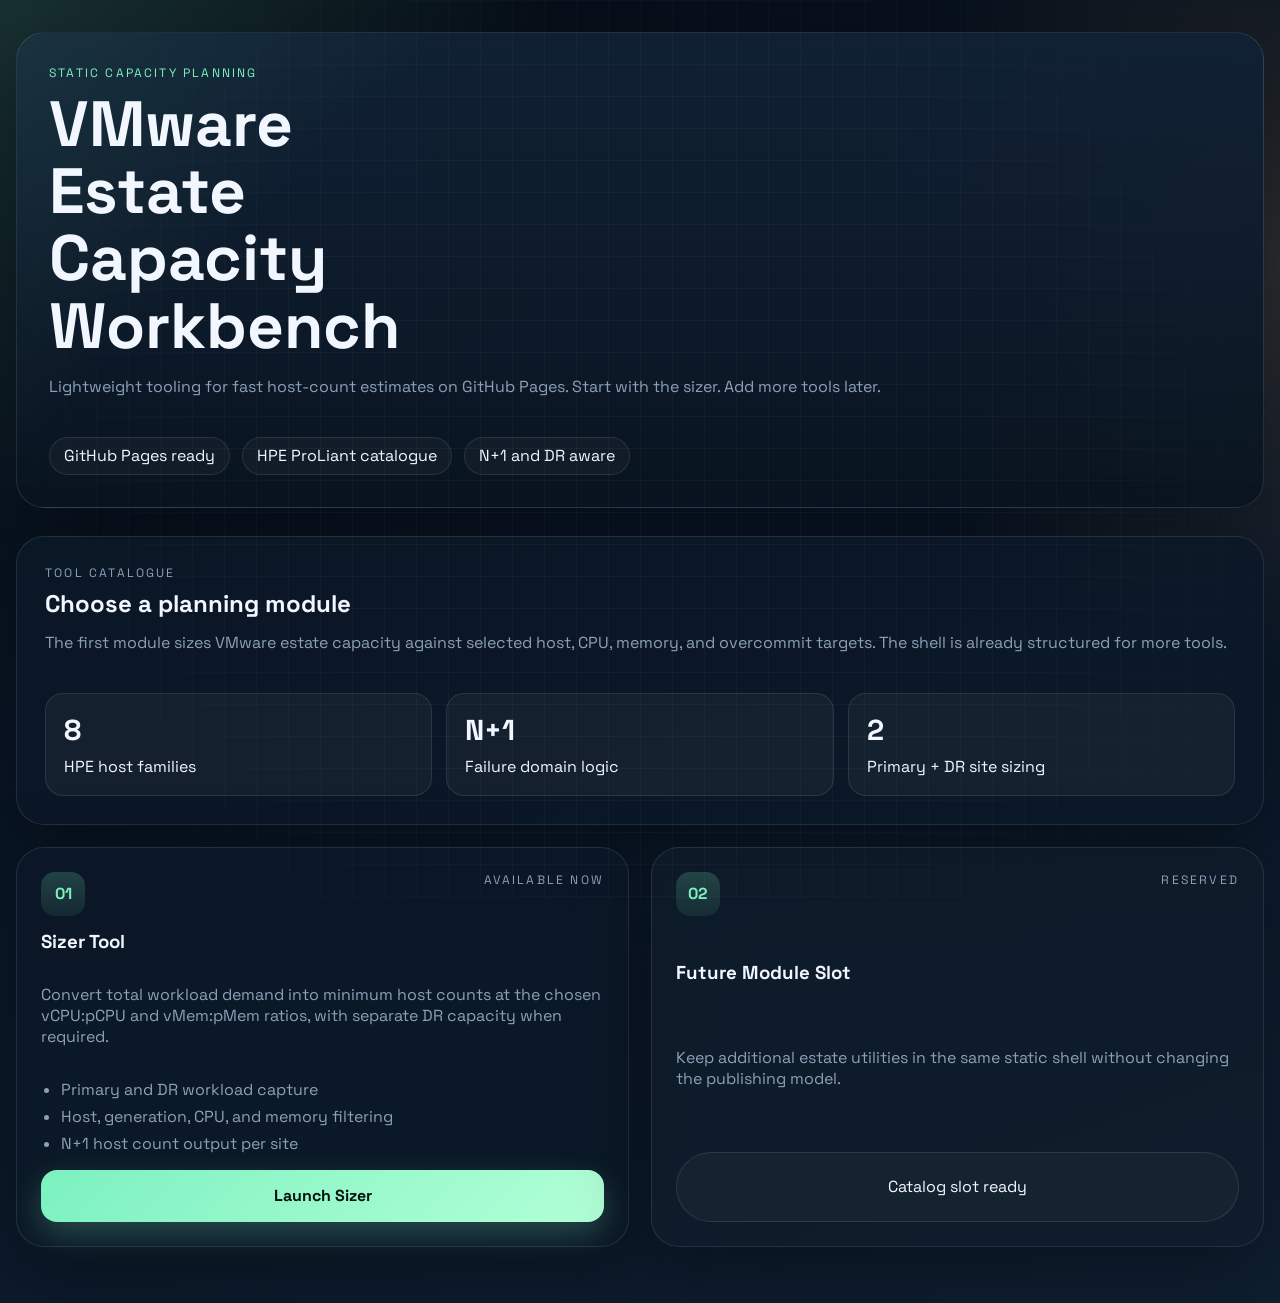
==== index.html @ 2cdb3fda "Add files via upload" ====
<!DOCTYPE html>
<html lang="en">
<head>
  <meta charset="UTF-8">
  <meta name="viewport" content="width=device-width, initial-scale=1.0">
  <title>VMware Estate Capacity Workbench</title>
  <meta
    name="description"
    content="Static GitHub Pages app for sizing VMware workload capacity across HPE ProLiant hosts with N+1 and DR calculations."
  >
  <link rel="preconnect" href="https://fonts.googleapis.com">
  <link rel="preconnect" href="https://fonts.gstatic.com" crossorigin>
  <link
    href="https://fonts.googleapis.com/css2?family=Space+Grotesk:wght@400;500;700&display=swap"
    rel="stylesheet"
  >
  <link rel="stylesheet" href="styles.css">
</head>
<body>
  <div class="page-shell">
    <header class="masthead">
      <div class="masthead__copy">
        <p class="eyebrow">Static Capacity Planning</p>
        <h1>VMware Estate Capacity Workbench</h1>
        <p class="intro">
          Lightweight tooling for fast host-count estimates on GitHub Pages.
          Start with the sizer. Add more tools later.
        </p>
      </div>
      <div class="masthead__band">
        <span>GitHub Pages ready</span>
        <span>HPE ProLiant catalogue</span>
        <span>N+1 and DR aware</span>
      </div>
    </header>

    <main class="workspace">
      <section id="homeView" class="view view--active" data-view="home">
        <div class="hero-card">
          <div>
            <p class="eyebrow">Tool Catalogue</p>
            <h2>Choose a planning module</h2>
            <p>
              The first module sizes VMware estate capacity against selected
              host, CPU, memory, and overcommit targets. The shell is already
              structured for more tools.
            </p>
          </div>
          <div class="hero-card__numbers">
            <div>
              <strong>8</strong>
              <span>HPE host families</span>
            </div>
            <div>
              <strong>N+1</strong>
              <span>Failure domain logic</span>
            </div>
            <div>
              <strong>2</strong>
              <span>Primary + DR site sizing</span>
            </div>
          </div>
        </div>

        <div class="tool-grid">
          <article class="tool-card">
            <div class="tool-card__header">
              <span class="tool-card__index">01</span>
              <p class="eyebrow">Available now</p>
            </div>
            <h3>Sizer Tool</h3>
            <p>
              Convert total workload demand into minimum host counts at the
              chosen vCPU:pCPU and vMem:pMem ratios, with separate DR capacity
              when required.
            </p>
            <ul class="tool-points">
              <li>Primary and DR workload capture</li>
              <li>Host, generation, CPU, and memory filtering</li>
              <li>N+1 host count output per site</li>
            </ul>
            <button type="button" class="primary-button" data-open-view="sizer">
              Launch Sizer
            </button>
          </article>

          <article class="tool-card tool-card--muted">
            <div class="tool-card__header">
              <span class="tool-card__index">02</span>
              <p class="eyebrow">Reserved</p>
            </div>
            <h3>Future Module Slot</h3>
            <p>
              Keep additional estate utilities in the same static shell without
              changing the publishing model.
            </p>
            <div class="coming-soon">Catalog slot ready</div>
          </article>
        </div>
      </section>

      <section id="sizerView" class="view" data-view="sizer">
        <div class="view-header">
          <div>
            <p class="eyebrow">Module 01</p>
            <h2>Sizer Tool</h2>
            <p>
              Capture the target workload, choose the host build, and calculate
              the minimum hosts needed to survive one node loss at each site.
            </p>
          </div>
          <button type="button" class="ghost-button" data-open-view="home">
            Back to Catalogue
          </button>
        </div>

        <div class="sizer-grid">
          <form id="sizerForm" class="panel form-panel" novalidate>
            <section class="form-section">
              <div class="section-header">
                <span class="section-number">01</span>
                <div>
                  <h3>Workload Inputs</h3>
                  <p>Total workload values are treated as virtual demand.</p>
                </div>
              </div>

              <div class="field-grid field-grid--two">
                <label class="field">
                  <span>Total workload cores</span>
                  <input
                    id="workloadCores"
                    name="workloadCores"
                    type="number"
                    min="1"
                    step="1"
                    value="400"
                    required
                  >
                  <small>Enter total vCPU demand.</small>
                </label>

                <label class="field">
                  <span>Total workload memory</span>
                  <div class="input-suffix">
                    <input
                      id="workloadMemory"
                      name="workloadMemory"
                      type="number"
                      min="1"
                      step="1"
                      value="2048"
                      required
                    >
                    <span>GB</span>
                  </div>
                  <small>Enter total virtual memory demand.</small>
                </label>
              </div>

              <div class="field">
                <span>Dedicated DR environment</span>
                <div class="toggle-pills" role="radiogroup" aria-label="Dedicated DR environment">
                  <label class="toggle-pill">
                    <input type="radio" name="hasDr" value="yes" checked>
                    <span>Enabled</span>
                  </label>
                  <label class="toggle-pill">
                    <input type="radio" name="hasDr" value="no">
                    <span>Disabled</span>
                  </label>
                </div>
                <small>
                  If DR is enabled, blank DR values inherit the full workload
                  values.
                </small>
              </div>

              <fieldset id="drFieldset" class="field-group">
                <legend>DR workload that must fail over</legend>
                <div class="field-grid field-grid--two">
                  <label class="field">
                    <span>DR workload cores</span>
                    <input
                      id="drWorkloadCores"
                      name="drWorkloadCores"
                      type="number"
                      min="1"
                      step="1"
                      placeholder="Blank = use total workload cores"
                    >
                  </label>

                  <label class="field">
                    <span>DR workload memory</span>
                    <div class="input-suffix">
                      <input
                        id="drWorkloadMemory"
                        name="drWorkloadMemory"
                        type="number"
                        min="1"
                        step="1"
                        placeholder="Blank = use total workload memory"
                      >
                      <span>GB</span>
                    </div>
                  </label>
                </div>
              </fieldset>
            </section>

            <section class="form-section">
              <div class="section-header">
                <span class="section-number">02</span>
                <div>
                  <h3>Host Configuration</h3>
                  <p>Select the HPE platform, generation, CPU set, and memory size.</p>
                </div>
              </div>

              <div class="field-grid field-grid--two">
                <label class="field">
                  <span>Host family</span>
                  <select id="hostFamily" name="hostFamily"></select>
                </label>

                <label class="field">
                  <span>Generation</span>
                  <select id="hostGeneration" name="hostGeneration"></select>
                </label>

                <label class="field field--full">
                  <span>CPU option</span>
                  <select id="cpuOption" name="cpuOption"></select>
                </label>

                <label class="field field--full">
                  <span>Memory configuration</span>
                  <select id="memoryOption" name="memoryOption"></select>
                  <small>
                    Memory options are constrained by platform maximum capacity
                    and DIMM slot population patterns.
                  </small>
                </label>
              </div>
            </section>

            <section class="form-section">
              <div class="section-header">
                <span class="section-number">03</span>
                <div>
                  <h3>Oversubscription Targets</h3>
                  <p>Set the planning ratios used to convert physical host capacity.</p>
                </div>
              </div>

              <div class="field-grid field-grid--two">
                <label class="field">
                  <span>Desired vCPU to pCPU</span>
                  <select id="cpuRatio" name="cpuRatio"></select>
                </label>

                <label class="field">
                  <span>Desired vMem to pMem</span>
                  <select id="memoryRatio" name="memoryRatio"></select>
                </label>
              </div>
            </section>

            <div id="errorBanner" class="error-banner" role="alert" hidden></div>

            <div class="form-actions">
              <button type="submit" class="primary-button">Calculate Host Counts</button>
            </div>
          </form>

          <aside class="panel summary-panel">
            <div class="summary-panel__block">
              <p class="eyebrow">Live Summary</p>
              <h3>Selected host build</h3>
              <div id="selectionSummary" class="summary-copy"></div>
            </div>

            <div class="summary-panel__block">
              <p class="eyebrow">Method</p>
              <div class="formula-card">
                <strong>N+1 target</strong>
                <p>
                  Required runtime hosts are calculated first. One extra host is
                  then added so the site still carries the workload after a
                  single host failure.
                </p>
              </div>
            </div>

            <div class="summary-panel__block">
              <p class="eyebrow">Catalogue Note</p>
              <p class="summary-note">
                Hardware values are a curated starter catalogue aligned to HPE
                QuickSpecs and product briefs. Validate the final design against
                current vendor documentation before procurement.
              </p>
            </div>
          </aside>
        </div>

        <section id="resultsSection" class="panel results-panel" hidden>
          <div class="results-panel__header">
            <div>
              <p class="eyebrow">Calculated Output</p>
              <h3>Recommended host counts</h3>
            </div>
            <div id="resultsHeadline" class="results-headline"></div>
          </div>
          <div id="resultsGrid" class="results-grid"></div>
        </section>
      </section>
    </main>
  </div>

  <script src="hardware-catalog.js"></script>
  <script src="app.js"></script>
</body>
</html>
---- styles.css ----
:root {
  --bg: #07111d;
  --bg-alt: #102033;
  --surface: rgba(12, 24, 39, 0.88);
  --surface-strong: rgba(17, 34, 54, 0.96);
  --surface-muted: rgba(16, 28, 42, 0.72);
  --line: rgba(255, 255, 255, 0.1);
  --line-strong: rgba(124, 241, 192, 0.28);
  --text: #f2f7ff;
  --muted: #8ca0b7;
  --accent: #7cf1c0;
  --accent-strong: #00c77d;
  --accent-warm: #ffbf70;
  --danger: #ff8977;
  --shadow: 0 28px 80px rgba(0, 0, 0, 0.35);
  --radius-lg: 28px;
  --radius-md: 18px;
  --radius-sm: 12px;
}

* {
  box-sizing: border-box;
}

html {
  scroll-behavior: smooth;
}

body {
  margin: 0;
  min-height: 100vh;
  font-family: "Space Grotesk", "Segoe UI", sans-serif;
  color: var(--text);
  background:
    radial-gradient(circle at top left, rgba(124, 241, 192, 0.16), transparent 30%),
    radial-gradient(circle at right 20%, rgba(255, 191, 112, 0.14), transparent 25%),
    linear-gradient(160deg, #050c14 0%, #091525 42%, #0f1f31 100%);
}

body::before {
  content: "";
  position: fixed;
  inset: 0;
  pointer-events: none;
  background-image:
    linear-gradient(rgba(255, 255, 255, 0.03) 1px, transparent 1px),
    linear-gradient(90deg, rgba(255, 255, 255, 0.03) 1px, transparent 1px);
  background-size: 32px 32px;
  mask-image: radial-gradient(circle at center, black 45%, transparent 90%);
}

button,
input,
select {
  font: inherit;
}

.page-shell {
  width: min(1400px, calc(100% - 32px));
  margin: 0 auto;
  padding: 32px 0 56px;
}

.masthead {
  display: grid;
  gap: 24px;
  padding: 32px;
  margin-bottom: 28px;
  border: 1px solid var(--line);
  border-radius: var(--radius-lg);
  background:
    linear-gradient(135deg, rgba(124, 241, 192, 0.08), transparent 25%),
    linear-gradient(180deg, rgba(17, 34, 54, 0.94), rgba(10, 20, 32, 0.94));
  box-shadow: var(--shadow);
}

.masthead__copy h1,
.hero-card h2,
.view-header h2,
.tool-card h3,
.section-header h3,
.results-panel h3,
.summary-panel h3 {
  margin: 0;
  line-height: 1.05;
}

.masthead__copy h1 {
  font-size: clamp(2.2rem, 5vw, 4.2rem);
  max-width: 11ch;
}

.intro,
.hero-card p,
.view-header p,
.tool-card p,
.section-header p,
.summary-note,
.summary-copy p,
.formula-card p,
.results-headline,
.field small {
  color: var(--muted);
}

.eyebrow {
  margin: 0 0 10px;
  text-transform: uppercase;
  letter-spacing: 0.18em;
  font-size: 0.76rem;
  color: var(--accent);
}

.masthead__band {
  display: flex;
  flex-wrap: wrap;
  gap: 12px;
}

.masthead__band span,
.summary-badge,
.coming-soon {
  display: inline-flex;
  align-items: center;
  justify-content: center;
  min-height: 38px;
  padding: 0 14px;
  border: 1px solid var(--line);
  border-radius: 999px;
  background: rgba(255, 255, 255, 0.03);
  color: var(--text);
}

.workspace {
  display: block;
}

.view {
  display: none;
}

.view--active {
  display: block;
}

.hero-card,
.panel,
.tool-card {
  border: 1px solid var(--line);
  border-radius: var(--radius-lg);
  background: var(--surface);
  box-shadow: var(--shadow);
}

.hero-card {
  display: grid;
  gap: 24px;
  padding: 28px;
}

.hero-card__numbers {
  display: grid;
  gap: 14px;
  grid-template-columns: repeat(auto-fit, minmax(180px, 1fr));
}

.hero-card__numbers div {
  padding: 18px;
  border-radius: var(--radius-md);
  background: rgba(255, 255, 255, 0.04);
  border: 1px solid var(--line);
}

.hero-card__numbers strong {
  display: block;
  margin-bottom: 8px;
  font-size: 1.8rem;
}

.tool-grid {
  display: grid;
  gap: 22px;
  margin-top: 22px;
  grid-template-columns: repeat(auto-fit, minmax(280px, 1fr));
}

.tool-card {
  display: grid;
  gap: 16px;
  padding: 24px;
}

.tool-card--muted {
  background: var(--surface-muted);
}

.tool-card__header {
  display: flex;
  justify-content: space-between;
  gap: 12px;
  align-items: flex-start;
}

.tool-card__index,
.section-number {
  display: inline-flex;
  align-items: center;
  justify-content: center;
  width: 44px;
  height: 44px;
  border-radius: 14px;
  background: linear-gradient(180deg, rgba(124, 241, 192, 0.2), rgba(124, 241, 192, 0.08));
  color: var(--accent);
  font-weight: 700;
}

.tool-points {
  margin: 0;
  padding-left: 20px;
  color: var(--muted);
}

.tool-points li + li {
  margin-top: 6px;
}

.primary-button,
.ghost-button {
  appearance: none;
  border: 0;
  border-radius: 16px;
  min-height: 52px;
  padding: 0 18px;
  cursor: pointer;
  transition: transform 0.18s ease, box-shadow 0.18s ease, background 0.18s ease;
}

.primary-button {
  color: #04120d;
  font-weight: 700;
  background: linear-gradient(135deg, var(--accent), #b2ffd7);
  box-shadow: 0 12px 32px rgba(124, 241, 192, 0.24);
}

.ghost-button {
  color: var(--text);
  border: 1px solid var(--line);
  background: rgba(255, 255, 255, 0.04);
}

.primary-button:hover,
.ghost-button:hover {
  transform: translateY(-1px);
}

.view-header {
  display: flex;
  justify-content: space-between;
  align-items: flex-start;
  gap: 20px;
  margin-bottom: 22px;
}

.sizer-grid {
  display: grid;
  gap: 22px;
  grid-template-columns: minmax(0, 1.55fr) minmax(300px, 0.95fr);
}

.panel {
  padding: 24px;
}

.form-panel {
  display: grid;
  gap: 26px;
}

.form-section {
  display: grid;
  gap: 18px;
  padding-bottom: 8px;
  border-bottom: 1px solid var(--line);
}

.form-section:last-of-type {
  border-bottom: 0;
  padding-bottom: 0;
}

.section-header {
  display: flex;
  gap: 16px;
  align-items: flex-start;
}

.field-grid {
  display: grid;
  gap: 16px;
}

.field-grid--two {
  grid-template-columns: repeat(2, minmax(0, 1fr));
}

.field,
.field-group {
  display: grid;
  gap: 8px;
}

.field span,
.field-group legend {
  font-weight: 500;
}

.field input,
.field select {
  width: 100%;
  min-height: 52px;
  padding: 0 14px;
  color: var(--text);
  border: 1px solid var(--line);
  border-radius: 14px;
  background: rgba(3, 8, 15, 0.4);
}

.field input:focus,
.field select:focus {
  outline: none;
  border-color: var(--accent);
  box-shadow: 0 0 0 4px rgba(124, 241, 192, 0.14);
}

.field--full {
  grid-column: 1 / -1;
}

.field-group {
  padding: 0;
  margin: 0;
  border: 0;
}

.field-group legend {
  padding: 0;
  margin-bottom: 14px;
}

.toggle-pills {
  display: inline-flex;
  flex-wrap: wrap;
  gap: 10px;
}

.toggle-pill {
  position: relative;
}

.toggle-pill input {
  position: absolute;
  opacity: 0;
  pointer-events: none;
}

.toggle-pill span {
  display: inline-flex;
  min-height: 46px;
  align-items: center;
  justify-content: center;
  padding: 0 16px;
  border-radius: 14px;
  border: 1px solid var(--line);
  background: rgba(255, 255, 255, 0.03);
  color: var(--muted);
  cursor: pointer;
}

.toggle-pill input:checked + span {
  color: #04120d;
  background: linear-gradient(135deg, var(--accent), #b2ffd7);
  border-color: transparent;
}

.input-suffix {
  display: grid;
  grid-template-columns: 1fr auto;
  border: 1px solid var(--line);
  border-radius: 14px;
  overflow: hidden;
  background: rgba(3, 8, 15, 0.4);
}

.input-suffix input {
  border: 0;
  border-radius: 0;
  background: transparent;
}

.input-suffix span {
  display: inline-flex;
  align-items: center;
  padding: 0 14px;
  color: var(--muted);
  border-left: 1px solid var(--line);
}

.field input::placeholder {
  color: #61758d;
}

.error-banner {
  padding: 14px 16px;
  border: 1px solid rgba(255, 137, 119, 0.35);
  border-radius: 14px;
  background: rgba(255, 137, 119, 0.12);
  color: #ffd7d1;
}

.form-actions {
  display: flex;
  justify-content: flex-start;
}

.summary-panel {
  display: grid;
  gap: 20px;
  align-content: start;
}

.summary-panel__block {
  display: grid;
  gap: 12px;
}

.summary-copy {
  display: grid;
  gap: 14px;
}

.summary-copy h4 {
  margin: 0;
}

.summary-stack {
  display: grid;
  gap: 10px;
}

.summary-row {
  display: flex;
  justify-content: space-between;
  gap: 16px;
  align-items: center;
  padding: 12px 0;
  border-bottom: 1px solid var(--line);
}

.summary-row:last-child {
  border-bottom: 0;
}

.summary-row strong {
  font-weight: 700;
}

.summary-badges {
  display: flex;
  flex-wrap: wrap;
  gap: 10px;
}

.formula-card {
  padding: 18px;
  border-radius: var(--radius-md);
  border: 1px solid var(--line);
  background: rgba(255, 255, 255, 0.03);
}

.results-panel {
  margin-top: 22px;
  display: grid;
  gap: 22px;
}

.results-panel__header {
  display: flex;
  justify-content: space-between;
  gap: 16px;
  align-items: flex-start;
}

.results-headline {
  max-width: 360px;
  text-align: right;
}

.results-grid {
  display: grid;
  gap: 18px;
  grid-template-columns: repeat(auto-fit, minmax(260px, 1fr));
}

.result-card {
  display: grid;
  gap: 16px;
  padding: 20px;
  border: 1px solid var(--line);
  border-radius: var(--radius-md);
  background:
    linear-gradient(180deg, rgba(255, 255, 255, 0.04), rgba(255, 255, 255, 0.02)),
    rgba(8, 17, 28, 0.7);
}

.result-card__title {
  display: flex;
  justify-content: space-between;
  gap: 14px;
  align-items: baseline;
}

.result-card__title h4,
.metric-card h4 {
  margin: 0;
}

.metric-list {
  display: grid;
  gap: 10px;
}

.metric-card {
  padding: 14px;
  border-radius: 14px;
  background: rgba(255, 255, 255, 0.03);
  border: 1px solid var(--line);
}

.metric-card strong {
  display: block;
  margin-top: 8px;
  font-size: 1.5rem;
}

.metric-card p,
.result-card p,
.result-card li {
  margin: 0;
  color: var(--muted);
}

.result-card ul {
  margin: 0;
  padding-left: 20px;
}

.result-accent {
  color: var(--accent);
}

.result-warm {
  color: var(--accent-warm);
}

@media (max-width: 1080px) {
  .sizer-grid {
    grid-template-columns: 1fr;
  }

  .results-panel__header,
  .view-header {
    flex-direction: column;
  }

  .results-headline {
    text-align: left;
  }
}

@media (max-width: 720px) {
  .page-shell {
    width: min(100% - 20px, 1400px);
    padding-top: 20px;
    padding-bottom: 40px;
  }

  .masthead,
  .hero-card,
  .panel,
  .tool-card {
    padding: 20px;
  }

  .field-grid--two {
    grid-template-columns: 1fr;
  }

  .hero-card__numbers {
    grid-template-columns: 1fr;
  }
}
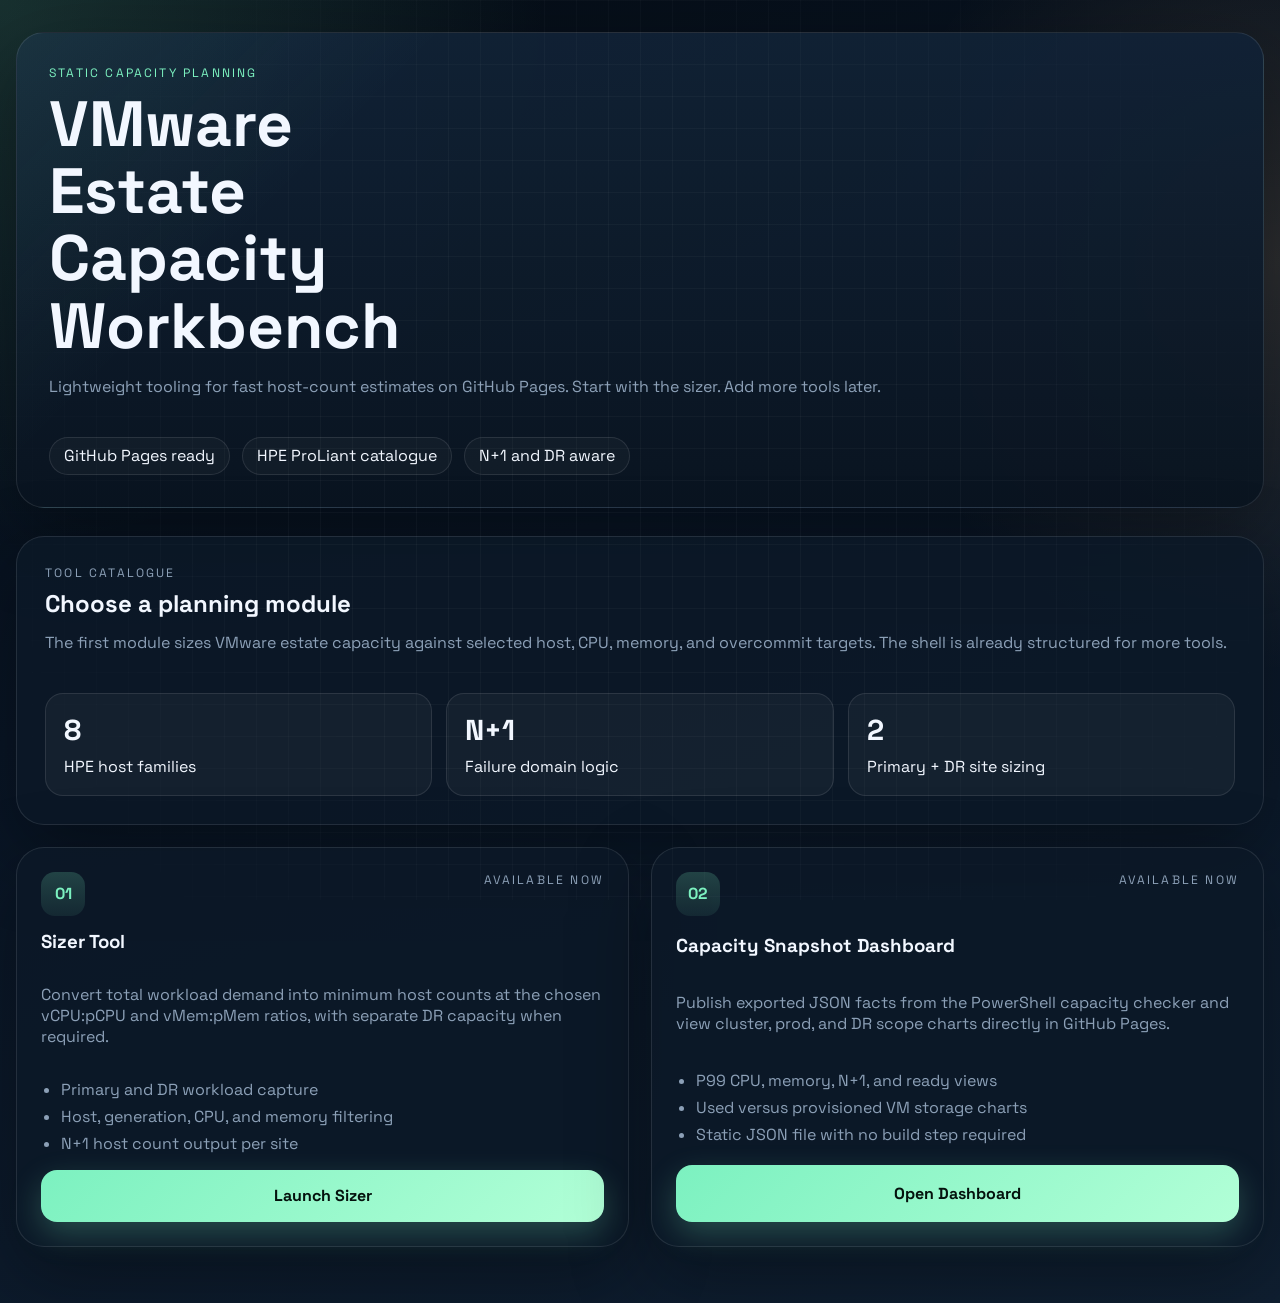
==== commit 98d154e7: "Add capacity snapshot dashboard" ====
--- a/index.html
+++ b/index.html
@@ -84,17 +84,24 @@
             </button>
           </article>
 
-          <article class="tool-card tool-card--muted">
+          <article class="tool-card">
             <div class="tool-card__header">
               <span class="tool-card__index">02</span>
-              <p class="eyebrow">Reserved</p>
-            </div>
-            <h3>Future Module Slot</h3>
+              <p class="eyebrow">Available now</p>
+            </div>
+            <h3>Capacity Snapshot Dashboard</h3>
             <p>
-              Keep additional estate utilities in the same static shell without
-              changing the publishing model.
+              Publish exported JSON facts from the PowerShell capacity checker
+              and view cluster, prod, and DR scope charts directly in GitHub Pages.
             </p>
-            <div class="coming-soon">Catalog slot ready</div>
+            <ul class="tool-points">
+              <li>P99 CPU, memory, N+1, and ready views</li>
+              <li>Used versus provisioned VM storage charts</li>
+              <li>Static JSON file with no build step required</li>
+            </ul>
+            <button type="button" class="primary-button" onclick="window.location.href='capacity-dashboard.html'">
+              Open Dashboard
+            </button>
           </article>
         </div>
       </section>
@@ -322,3 +329,4 @@
   <script src="app.js"></script>
 </body>
 </html>
+
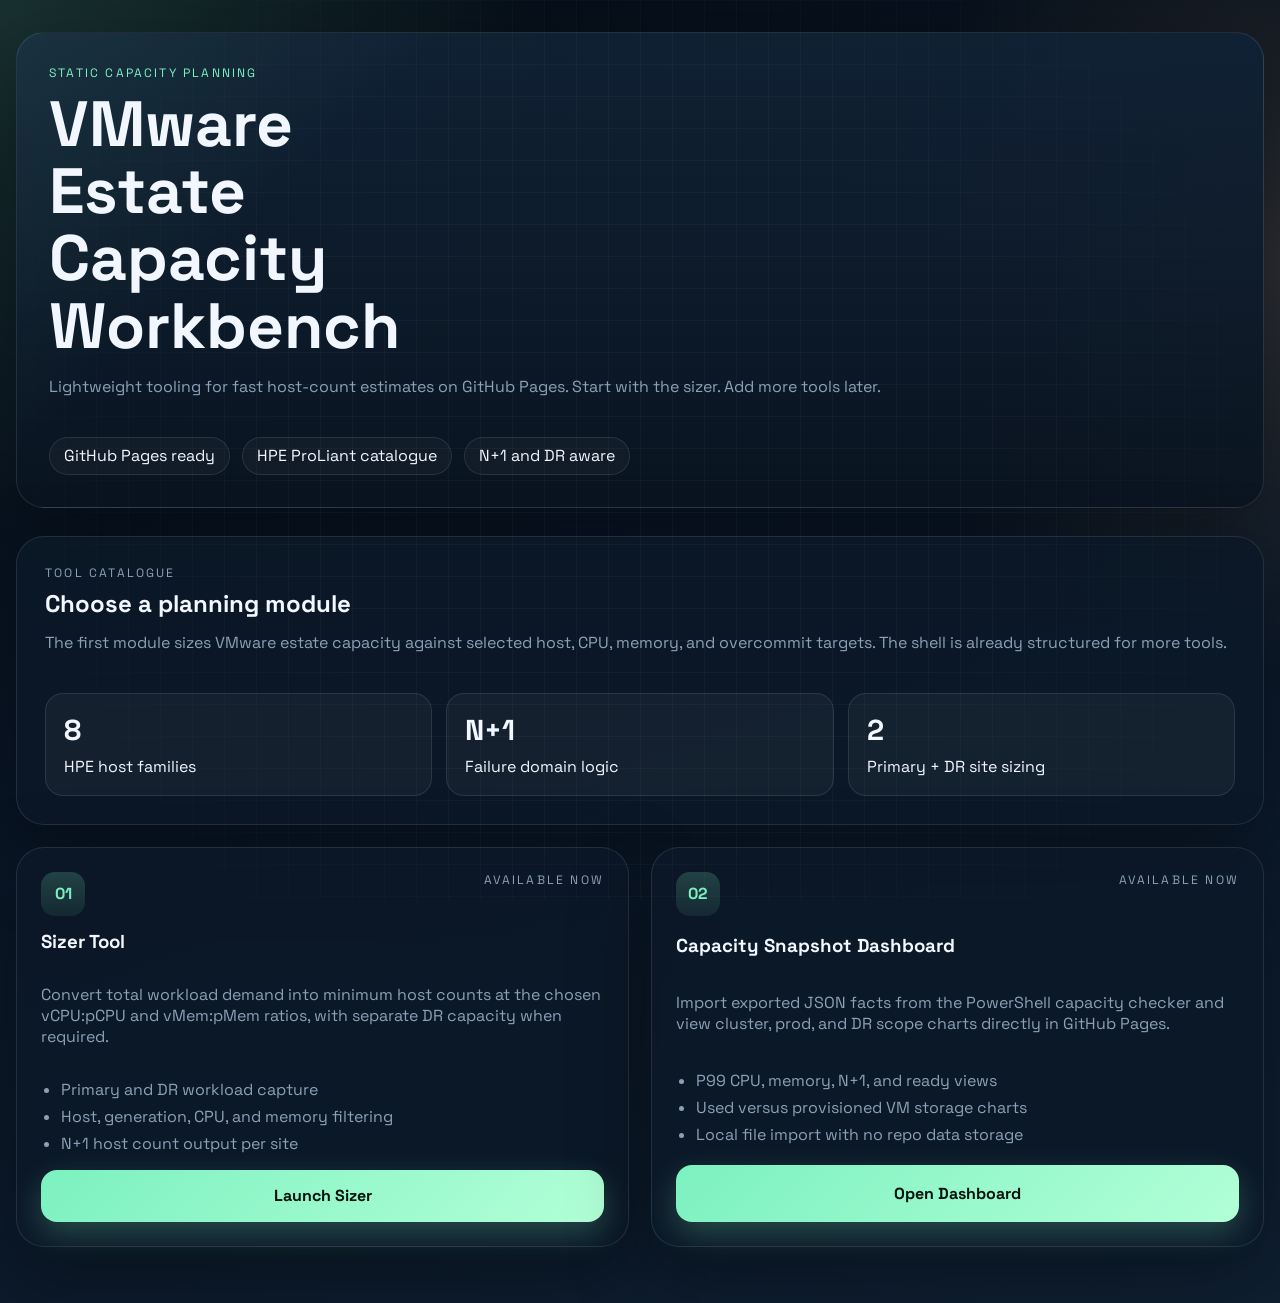
==== commit 7ece8174: "Switch capacity dashboard to local JSON import" ====
--- a/index.html
+++ b/index.html
@@ -91,13 +91,13 @@
             </div>
             <h3>Capacity Snapshot Dashboard</h3>
             <p>
-              Publish exported JSON facts from the PowerShell capacity checker
+              Import exported JSON facts from the PowerShell capacity checker
               and view cluster, prod, and DR scope charts directly in GitHub Pages.
             </p>
             <ul class="tool-points">
               <li>P99 CPU, memory, N+1, and ready views</li>
               <li>Used versus provisioned VM storage charts</li>
-              <li>Static JSON file with no build step required</li>
+              <li>Local file import with no repo data storage</li>
             </ul>
             <button type="button" class="primary-button" onclick="window.location.href='capacity-dashboard.html'">
               Open Dashboard
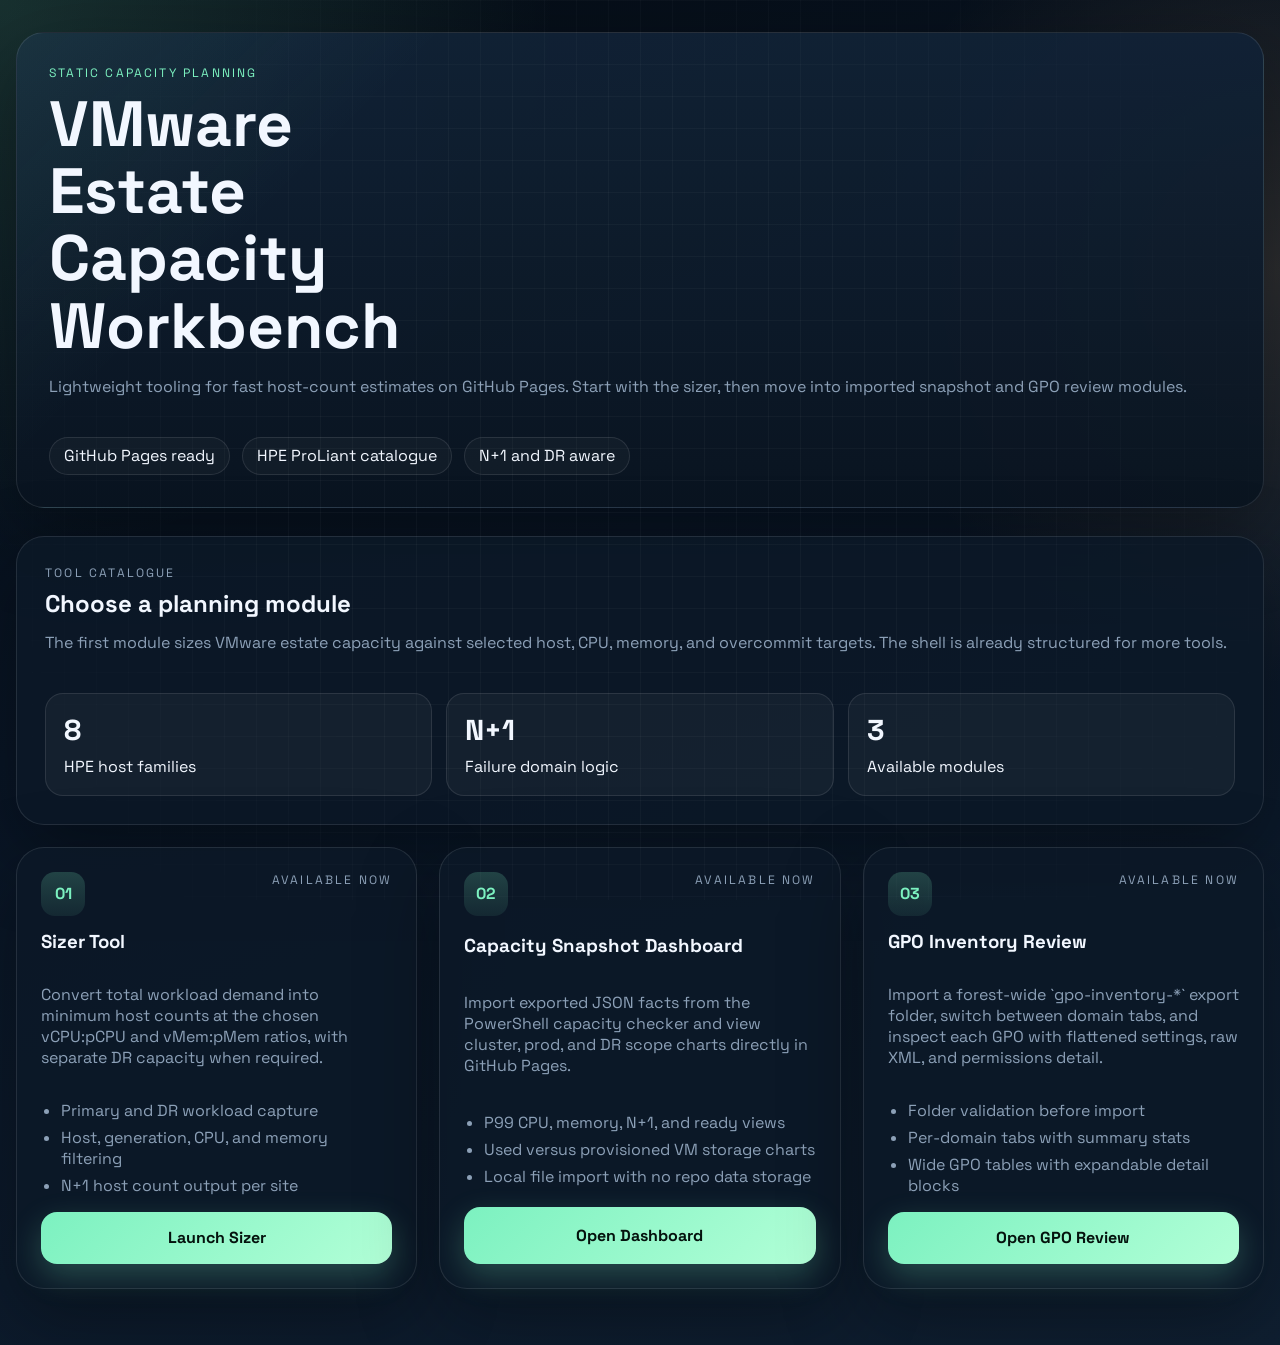
==== commit 2168cfba: "Add GPO inventory review module" ====
--- a/index.html
+++ b/index.html
@@ -24,7 +24,7 @@
         <h1>VMware Estate Capacity Workbench</h1>
         <p class="intro">
           Lightweight tooling for fast host-count estimates on GitHub Pages.
-          Start with the sizer. Add more tools later.
+          Start with the sizer, then move into imported snapshot and GPO review modules.
         </p>
       </div>
       <div class="masthead__band">
@@ -56,8 +56,8 @@
               <span>Failure domain logic</span>
             </div>
             <div>
-              <strong>2</strong>
-              <span>Primary + DR site sizing</span>
+              <strong>3</strong>
+              <span>Available modules</span>
             </div>
           </div>
         </div>
@@ -101,6 +101,27 @@
             </ul>
             <button type="button" class="primary-button" onclick="window.location.href='capacity-dashboard.html'">
               Open Dashboard
+            </button>
+          </article>
+
+          <article class="tool-card">
+            <div class="tool-card__header">
+              <span class="tool-card__index">03</span>
+              <p class="eyebrow">Available now</p>
+            </div>
+            <h3>GPO Inventory Review</h3>
+            <p>
+              Import a forest-wide `gpo-inventory-*` export folder, switch between
+              domain tabs, and inspect each GPO with flattened settings, raw XML,
+              and permissions detail.
+            </p>
+            <ul class="tool-points">
+              <li>Folder validation before import</li>
+              <li>Per-domain tabs with summary stats</li>
+              <li>Wide GPO tables with expandable detail blocks</li>
+            </ul>
+            <button type="button" class="primary-button" onclick="window.location.href='gpo-inventory-review.html'">
+              Open GPO Review
             </button>
           </article>
         </div>
